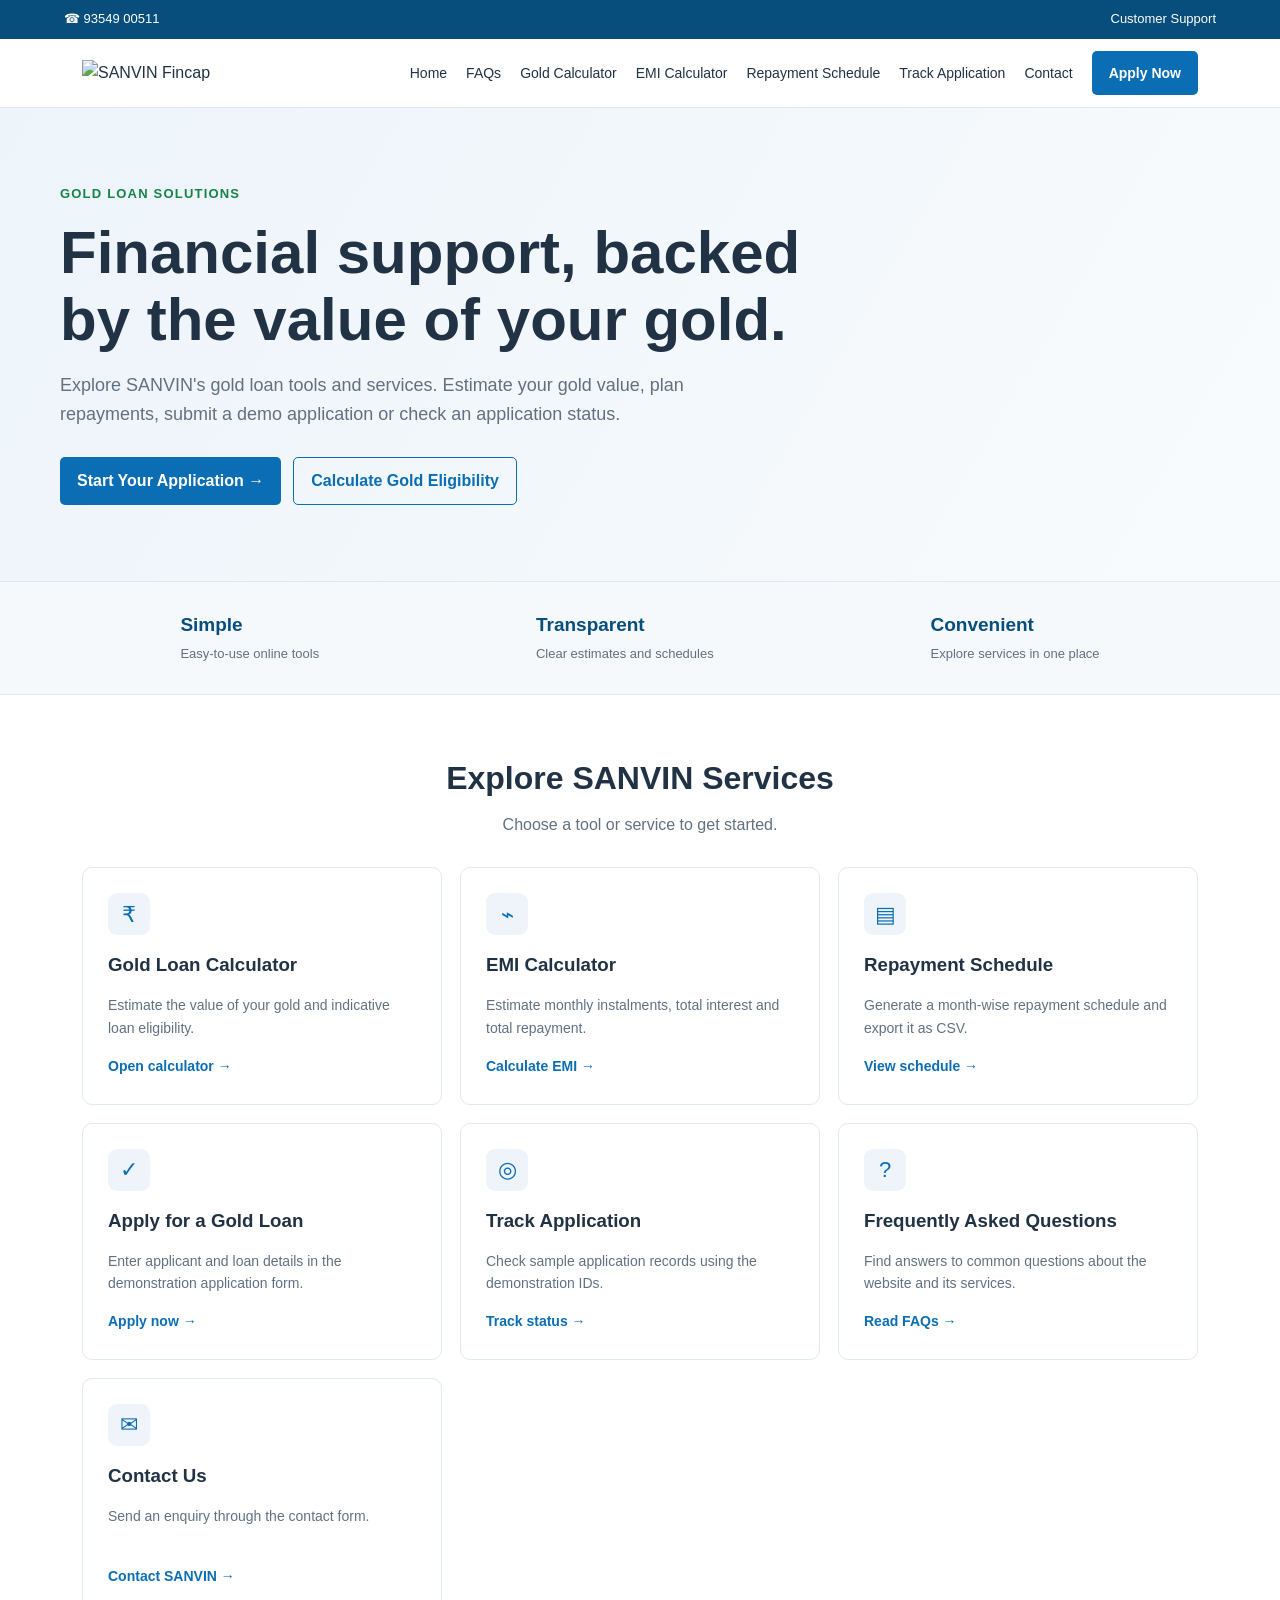
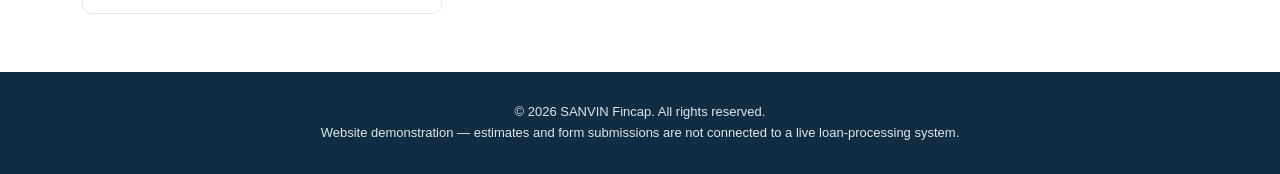
==== index.html @ e16342ad "Add files via upload" ====
<!DOCTYPE html>
<html lang="en"><head><meta charset="UTF-8"><meta name="viewport" content="width=device-width, initial-scale=1">
<title>SANVIN Fincap | Gold Loan Solutions</title>
<style>
:root{--navy:#084e7d;--blue:#0b6eb4;--green:#168447;--ink:#203244;--muted:#617181;--line:#e1e8ef;--pale:#eef4f9}
*{box-sizing:border-box}body{margin:0;font-family:Arial,Helvetica,sans-serif;color:var(--ink);line-height:1.6}a{text-decoration:none;color:inherit}
.top{background:var(--navy);color:white;padding:9px max(5%,calc((100% - 1160px)/2));display:flex;justify-content:space-between;font-size:13px}
header{border-bottom:1px solid var(--line);background:white}.nav{max-width:1160px;margin:auto;padding:12px 22px;display:flex;align-items:center;justify-content:space-between;gap:22px}.brand img{width:150px;height:64px;object-fit:contain}.links{display:flex;align-items:center;gap:19px;flex-wrap:wrap;font-size:14px}.links a:hover{color:var(--blue)}.cta{background:var(--blue);color:white;padding:11px 17px;border-radius:5px;font-weight:bold}
.hero{background:linear-gradient(120deg,#edf4fa,#f8fbfd);padding:76px 22px}.hero-inner{max-width:1160px;margin:auto}.eyebrow{color:var(--green);font-size:13px;font-weight:bold;letter-spacing:1.2px}.hero h1{font-size:clamp(38px,5vw,60px);line-height:1.12;max-width:760px;margin:14px 0}.hero p{color:var(--muted);font-size:18px;max-width:650px}.actions{display:flex;gap:12px;flex-wrap:wrap;margin-top:28px}.secondary{border:1px solid var(--blue);color:var(--blue);padding:10px 17px;border-radius:5px;font-weight:bold}
main{max-width:1160px;margin:auto;padding:58px 22px}.heading{text-align:center;margin-bottom:30px}.heading h2{font-size:32px;margin:0 0 8px}.heading p{color:var(--muted);margin:0}.grid{display:grid;grid-template-columns:repeat(3,1fr);gap:18px}.card{border:1px solid var(--line);border-radius:10px;padding:25px;background:#fff;transition:.2s}.card:hover{transform:translateY(-3px);box-shadow:0 12px 28px #17334b12}.icon{width:42px;height:42px;border-radius:9px;background:var(--pale);display:grid;place-items:center;color:var(--blue);font-size:22px}.card h3{margin:15px 0 7px}.card p{color:var(--muted);font-size:14px;min-height:44px}.card a{color:var(--blue);font-weight:bold;font-size:14px}.trust{background:#f6f9fb;border-top:1px solid var(--line);border-bottom:1px solid var(--line)}.trust-inner{max-width:1160px;margin:auto;padding:28px 22px;display:flex;justify-content:space-around;gap:20px;flex-wrap:wrap}.trust strong{display:block;color:var(--navy);font-size:19px}.trust span{color:var(--muted);font-size:13px}footer{background:#102d43;color:#dce7ef;padding:30px 22px;text-align:center;font-size:13px}
@media(max-width:850px){.nav{flex-direction:column}.links{justify-content:center}.grid{grid-template-columns:repeat(2,1fr)}}
@media(max-width:560px){.top{padding:9px 15px}.grid{grid-template-columns:1fr}.hero{padding:52px 18px}.hero p{font-size:16px}}
</style></head><body>
<div class="top"><span>☎ 93549 00511</span><span>Customer Support</span></div>
<header><div class="nav"><a class="brand" href="index.html"><img src="assets/sanvin-logo.jpeg" alt="SANVIN Fincap"></a>
<nav class="links"><a href="index.html">Home</a><a href="faq.html">FAQs</a><a href="gold-calculator.html">Gold Calculator</a><a href="emi-calculator.html">EMI Calculator</a><a href="repayment-schedule.html">Repayment Schedule</a><a href="application-tracker.html">Track Application</a><a href="contact.html">Contact</a><a class="cta" href="apply-loan.html">Apply Now</a></nav></div></header>
<section class="hero"><div class="hero-inner"><div class="eyebrow">GOLD LOAN SOLUTIONS</div><h1>Financial support, backed by the value of your gold.</h1><p>Explore SANVIN's gold loan tools and services. Estimate your gold value, plan repayments, submit a demo application or check an application status.</p><div class="actions"><a class="cta" href="apply-loan.html">Start Your Application →</a><a class="secondary" href="gold-calculator.html">Calculate Gold Eligibility</a></div></div></section>
<div class="trust"><div class="trust-inner"><div><strong>Simple</strong><span>Easy-to-use online tools</span></div><div><strong>Transparent</strong><span>Clear estimates and schedules</span></div><div><strong>Convenient</strong><span>Explore services in one place</span></div></div></div>
<main><div class="heading"><h2>Explore SANVIN Services</h2><p>Choose a tool or service to get started.</p></div><div class="grid">
<div class="card"><div class="icon">₹</div><h3>Gold Loan Calculator</h3><p>Estimate the value of your gold and indicative loan eligibility.</p><a href="gold-calculator.html">Open calculator →</a></div>
<div class="card"><div class="icon">⌁</div><h3>EMI Calculator</h3><p>Estimate monthly instalments, total interest and total repayment.</p><a href="emi-calculator.html">Calculate EMI →</a></div>
<div class="card"><div class="icon">▤</div><h3>Repayment Schedule</h3><p>Generate a month-wise repayment schedule and export it as CSV.</p><a href="repayment-schedule.html">View schedule →</a></div>
<div class="card"><div class="icon">✓</div><h3>Apply for a Gold Loan</h3><p>Enter applicant and loan details in the demonstration application form.</p><a href="apply-loan.html">Apply now →</a></div>
<div class="card"><div class="icon">◎</div><h3>Track Application</h3><p>Check sample application records using the demonstration IDs.</p><a href="application-tracker.html">Track status →</a></div>
<div class="card"><div class="icon">?</div><h3>Frequently Asked Questions</h3><p>Find answers to common questions about the website and its services.</p><a href="faq.html">Read FAQs →</a></div>
<div class="card"><div class="icon">✉</div><h3>Contact Us</h3><p>Send an enquiry through the contact form.</p><a href="contact.html">Contact SANVIN →</a></div>
</div></main><footer>© 2026 SANVIN Fincap. All rights reserved.<br>Website demonstration — estimates and form submissions are not connected to a live loan-processing system.</footer></body></html>
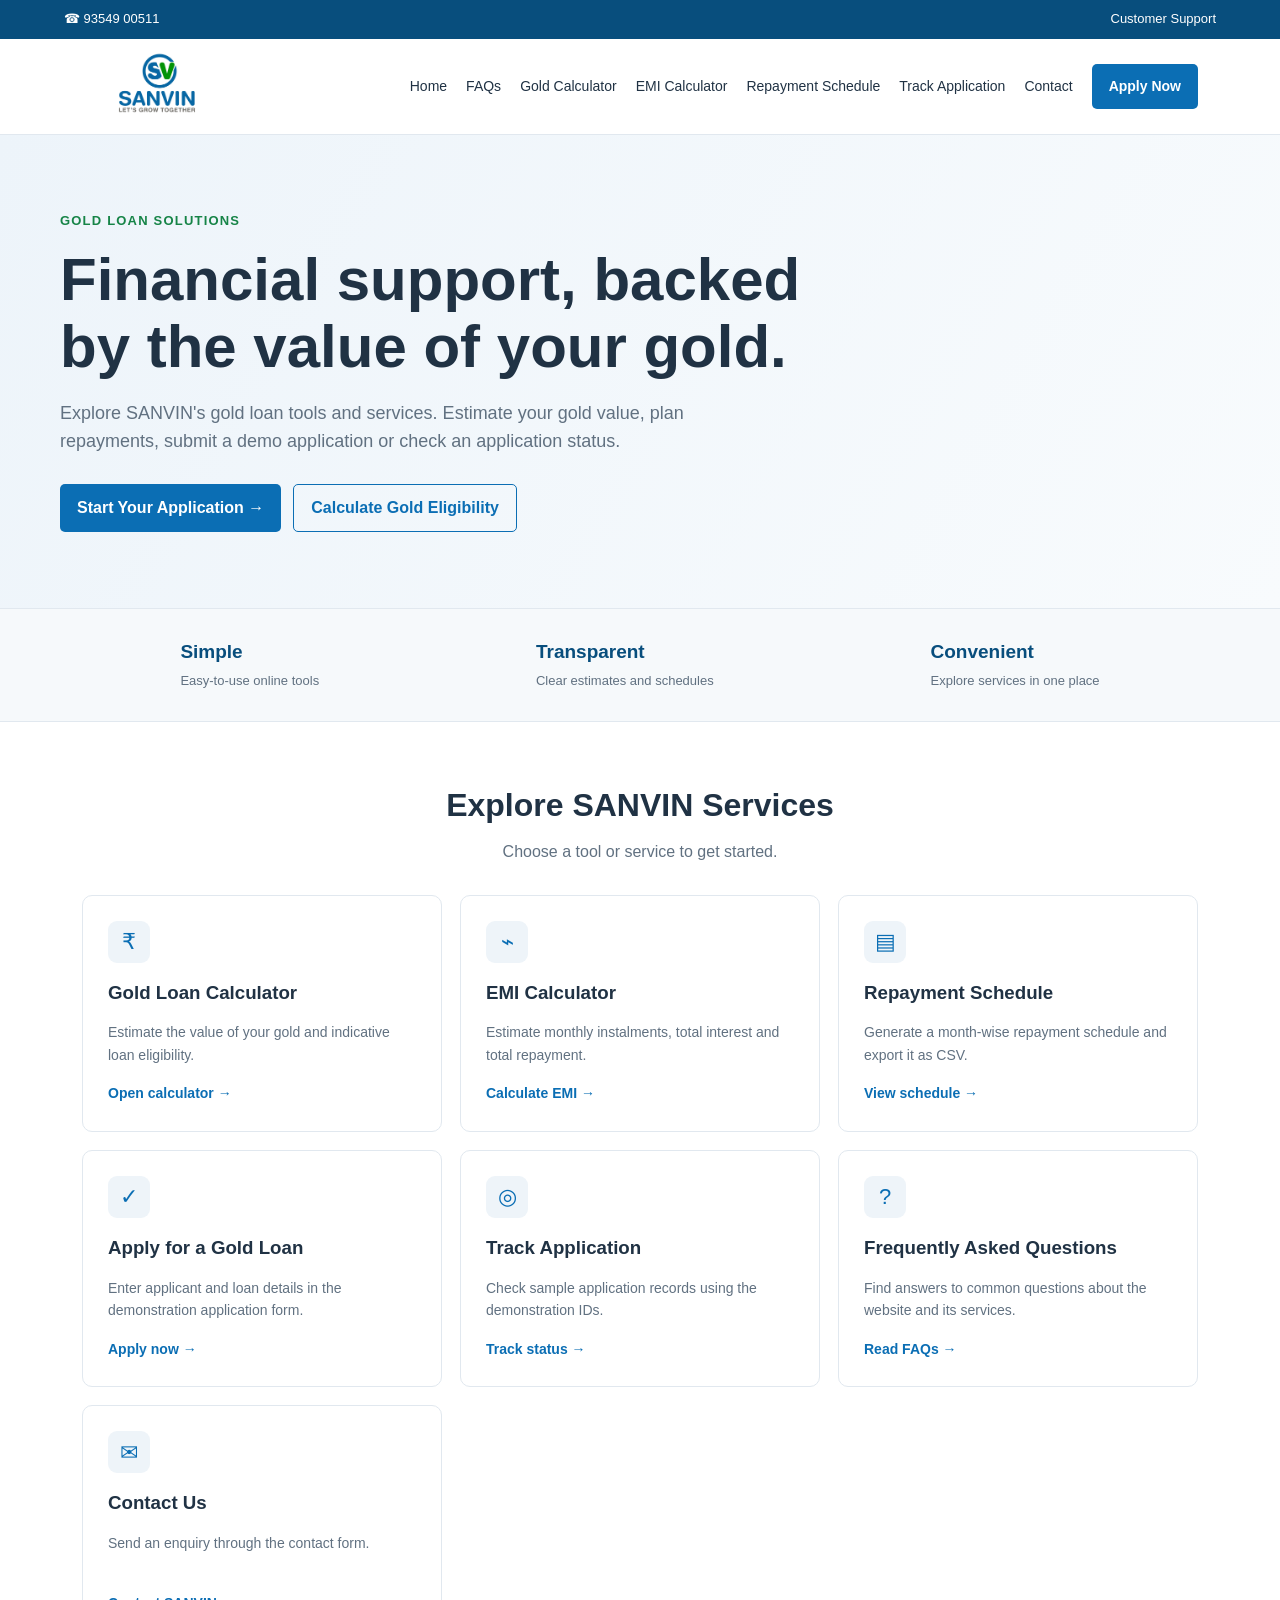
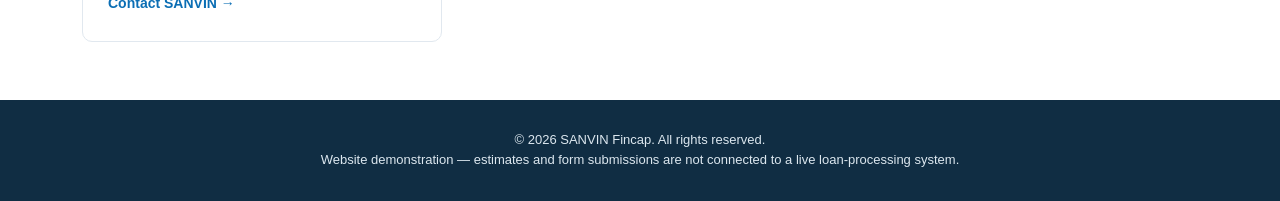
==== commit d3036752: "Update index.html" ====
--- a/index.html
+++ b/index.html
@@ -12,7 +12,7 @@
 @media(max-width:560px){.top{padding:9px 15px}.grid{grid-template-columns:1fr}.hero{padding:52px 18px}.hero p{font-size:16px}}
 </style></head><body>
 <div class="top"><span>☎ 93549 00511</span><span>Customer Support</span></div>
-<header><div class="nav"><a class="brand" href="index.html"><img src="assets/sanvin-logo.jpeg" alt="SANVIN Fincap"></a>
+<header><div class="nav"><a class="brand" href="index.html"><img src="sanvin-logo.jpeg" alt="SANVIN Fincap"></a>
 <nav class="links"><a href="index.html">Home</a><a href="faq.html">FAQs</a><a href="gold-calculator.html">Gold Calculator</a><a href="emi-calculator.html">EMI Calculator</a><a href="repayment-schedule.html">Repayment Schedule</a><a href="application-tracker.html">Track Application</a><a href="contact.html">Contact</a><a class="cta" href="apply-loan.html">Apply Now</a></nav></div></header>
 <section class="hero"><div class="hero-inner"><div class="eyebrow">GOLD LOAN SOLUTIONS</div><h1>Financial support, backed by the value of your gold.</h1><p>Explore SANVIN's gold loan tools and services. Estimate your gold value, plan repayments, submit a demo application or check an application status.</p><div class="actions"><a class="cta" href="apply-loan.html">Start Your Application →</a><a class="secondary" href="gold-calculator.html">Calculate Gold Eligibility</a></div></div></section>
 <div class="trust"><div class="trust-inner"><div><strong>Simple</strong><span>Easy-to-use online tools</span></div><div><strong>Transparent</strong><span>Clear estimates and schedules</span></div><div><strong>Convenient</strong><span>Explore services in one place</span></div></div></div>
@@ -24,4 +24,4 @@
 <div class="card"><div class="icon">◎</div><h3>Track Application</h3><p>Check sample application records using the demonstration IDs.</p><a href="application-tracker.html">Track status →</a></div>
 <div class="card"><div class="icon">?</div><h3>Frequently Asked Questions</h3><p>Find answers to common questions about the website and its services.</p><a href="faq.html">Read FAQs →</a></div>
 <div class="card"><div class="icon">✉</div><h3>Contact Us</h3><p>Send an enquiry through the contact form.</p><a href="contact.html">Contact SANVIN →</a></div>
-</div></main><footer>© 2026 SANVIN Fincap. All rights reserved.<br>Website demonstration — estimates and form submissions are not connected to a live loan-processing system.</footer></body></html>+</div></main><footer>© 2026 SANVIN Fincap. All rights reserved.<br>Website demonstration — estimates and form submissions are not connected to a live loan-processing system.</footer></body></html>
